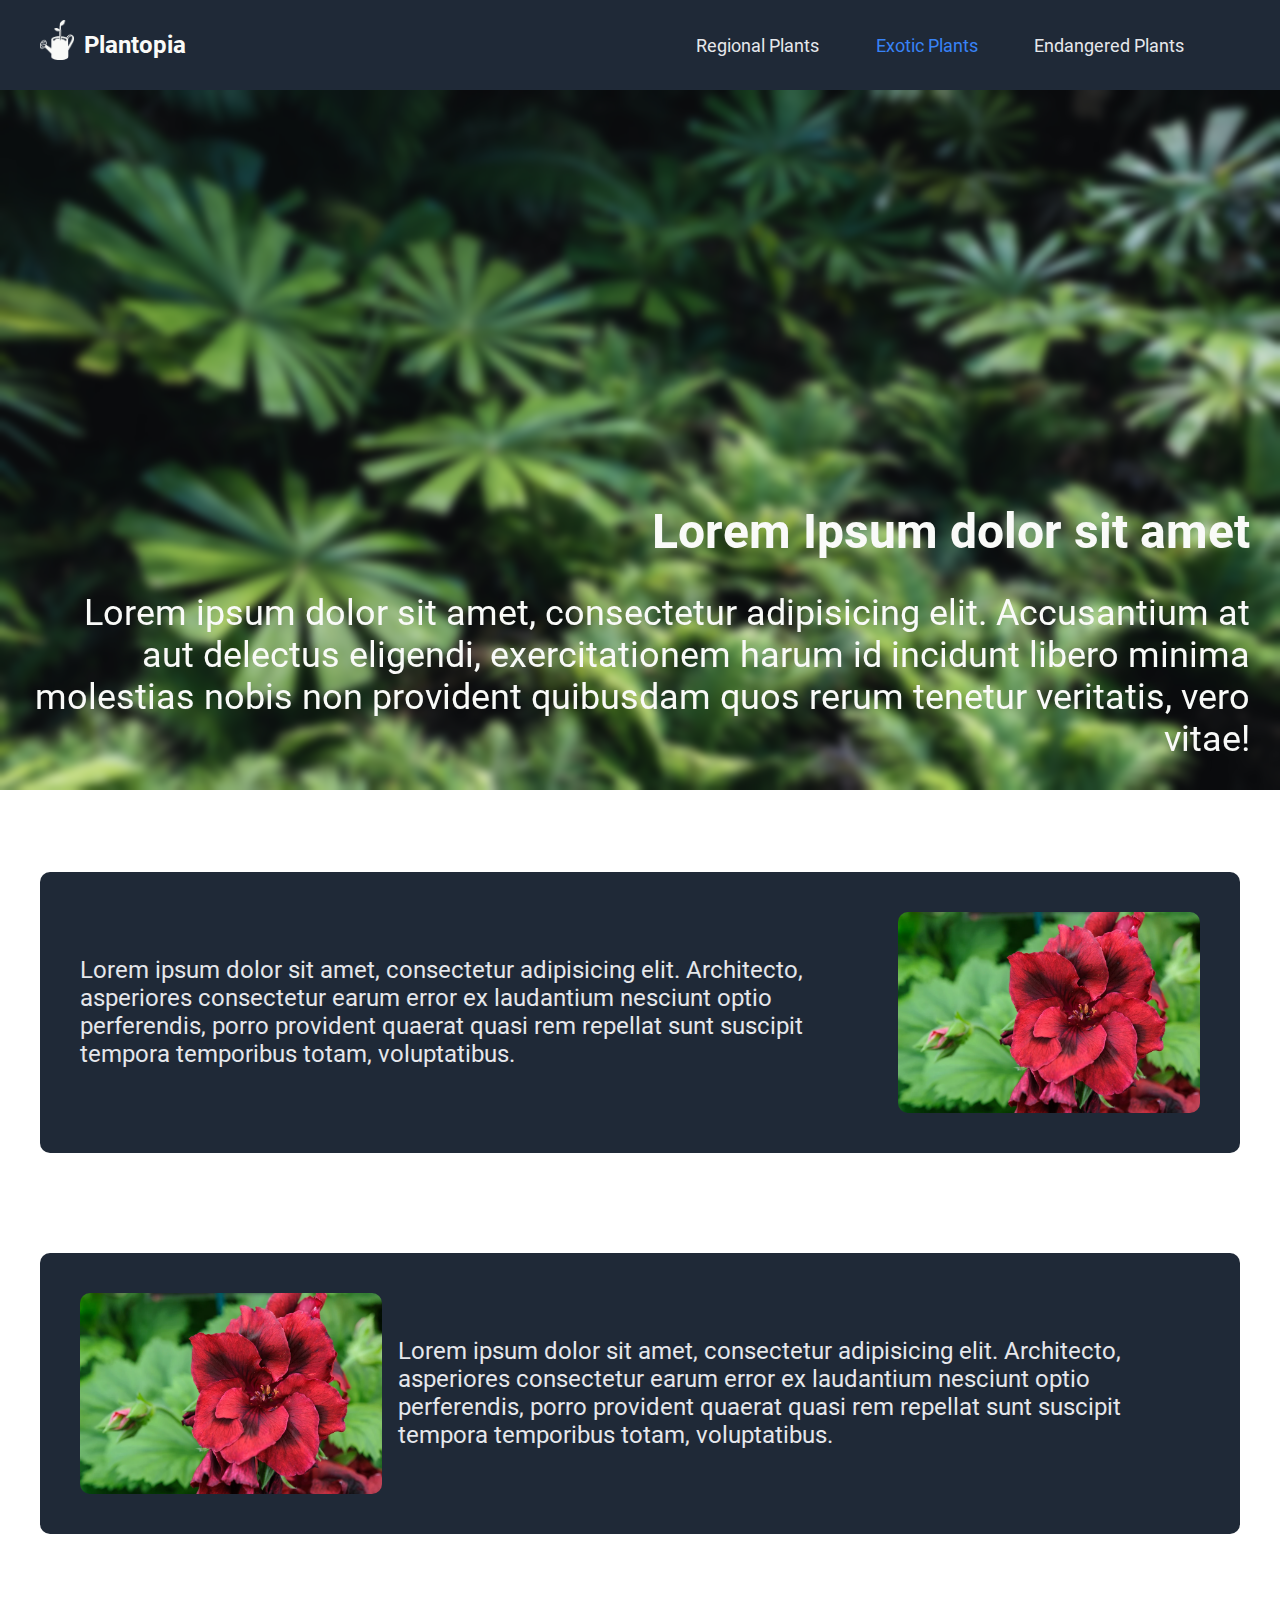
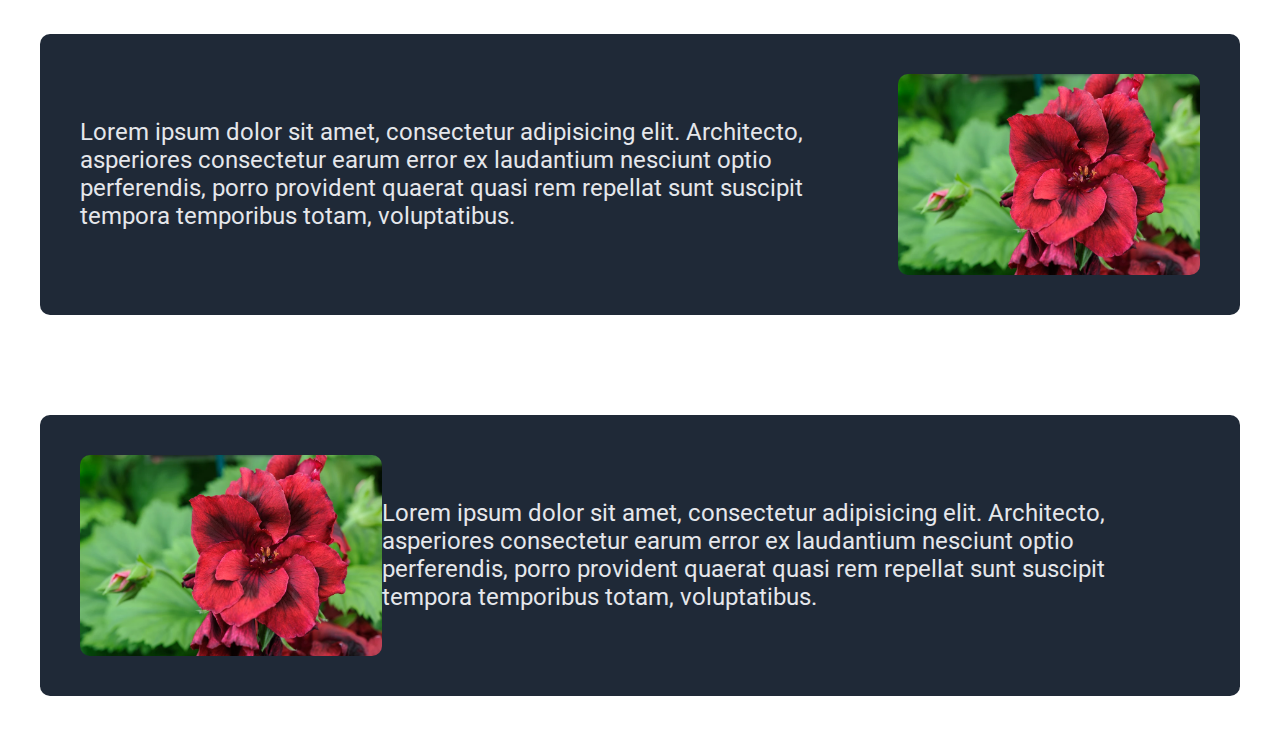
==== exotic.html @ 1fca0ddc "Add missing new files" ====
<!doctype html>
<html lang="en">
<head>
    <meta charset="UTF-8">
    <meta name="viewport"
          content="width=device-width, user-scalable=no, initial-scale=1.0, maximum-scale=1.0, minimum-scale=1.0">
    <meta http-equiv="X-UA-Compatible" content="ie=edge">
    <link rel="stylesheet" type="text/css" href="style.css">
    <link rel="stylesheet" type="text/css" href="header.css">
    <link rel="stylesheet" type="text/css" href="exotic_plants.css">

    <title>Exotic Plants</title>
</head>
<body>
    <header>
        <nav>
            <div class="container">
                <div class="row">
                    <a href="../" class="header-logo">
                        <img class="img-logo" src="./img/logo.png" alt="Plantopia's logo; a watering can">
                        <h1>Plantopia</h1>
                    </a>
                    <div class="header-links">
                        <a href="#">Regional Plants</a>
                        <a href="./exotic.html" class="active">Exotic Plants</a>
                        <a href="#">Endangered Plants</a>
                    </div>
                </div>
            </div>
        </nav>
    </header>
    <main>
        <section class="hero">
            <div class="hero-overlay">
                <h1>Lorem Ipsum dolor sit amet</h1>
                <p class="m-0">
                    Lorem ipsum dolor sit amet, consectetur adipisicing elit. Accusantium at aut delectus eligendi,
                    exercitationem harum id incidunt libero minima molestias nobis non provident quibusdam quos rerum
                    tenetur veritatis, vero vitae!
                </p>
            </div>
        </section>
        <section class="container">
            <div class="plants">
                <div class="image-card">
                    <p class="pe-2">
                        Lorem ipsum dolor sit amet, consectetur adipisicing elit. Architecto, asperiores consectetur earum
                        error ex laudantium nesciunt optio perferendis, porro provident quaerat quasi rem repellat sunt
                        suscipit tempora temporibus totam, voluptatibus.
                    </p>
                    <div>
                        <img src="./img/dark_secret.webp" alt="">
                    </div>
                </div>
                <div class="image-card">
                    <div>
                        <img src="./img/dark_secret.webp" alt="">
                    </div>
                    <p class="ps-2">
                        Lorem ipsum dolor sit amet, consectetur adipisicing elit. Architecto, asperiores consectetur earum
                        error ex laudantium nesciunt optio perferendis, porro provident quaerat quasi rem repellat sunt
                        suscipit tempora temporibus totam, voluptatibus.
                    </p>
                </div>
                <div class="image-card">
                    <p class="pe-2">
                        Lorem ipsum dolor sit amet, consectetur adipisicing elit. Architecto, asperiores consectetur earum
                        error ex laudantium nesciunt optio perferendis, porro provident quaerat quasi rem repellat sunt
                        suscipit tempora temporibus totam, voluptatibus.
                    </pc>
                    <div>
                        <img src="./img/dark_secret.webp" alt="">
                    </div>
                </div>
                <div class="image-card">
                    <div>
                        <img src="./img/dark_secret.webp" alt="">
                    </div>
                    <p class="pe-2">
                        Lorem ipsum dolor sit amet, consectetur adipisicing elit. Architecto, asperiores consectetur earum
                        error ex laudantium nesciunt optio perferendis, porro provident quaerat quasi rem repellat sunt
                        suscipit tempora temporibus totam, voluptatibus.
                    </p>
                </div>

            </div>
        </section>
    </main>
    <footer></footer>
</body>
</html>
---- style.css ----
@font-face {
    font-family: 'Roboto';
    src: url(fonts/roboto/Roboto-Regular.ttf) format('truetype');
    font-weight: normal;
}

@font-face {
    font-family: 'Roboto';
    src: url(fonts/roboto/Roboto-Bold.ttf) format('truetype');
    font-weight: bold;
}

@font-face {
    font-family: 'Roboto';
    src: url(fonts/roboto/Roboto-Black.ttf) format('truetype');
    font-weight: 900;
}

@font-face {
    font-family: 'Roboto-LightItalic';
    src: url(fonts/roboto/Roboto-LightItalic.ttf) format('truetype');
}

:root {
    --bg-dark: #1f2937;
    --accent-color: #3882f6;
    --bright-primary-text: #f9faf8;
    --bright-secondary-text: #e5e7eb;
    --dark-text: #1f2937;

    --extra-large-font: 48px;
    --large-font: 36px;
    --medium-font: 24px;
    --small-font: 18px;

    --border-radius: 10px;
}

* {
    box-sizing: border-box;
}

html, body {
    padding: 0;
    margin: 0;
    font-family: 'Roboto', sans-serif;
}

.btn {
    background-color: var(--accent-color);
    border-radius: var(--border-radius);
    border: 0;
    width: 100px;
    max-width: 100px;
    height: 30px;
    font-weight: bold;
    color: var(--bright-primary-text);
}

.container {
    max-width: 1200px;
    margin: 0 auto;
}

.container-sm {
    max-width: 900px;
    margin: 0 auto;
}

.row {
    display: flex;
}

.row > * {
    flex: 1;
}

.text-right {
    text-align: right;
}

.m-0 {
    margin: 0;
}

.pe-2 {
    padding-right: 1rem;
}

.ps-2 {
    padding-left: 1rem;
}
---- header.css ----
header {
    background-color: var(--bg-dark);
    padding: 20px 0;
}

nav a {
    text-decoration: none;
    color: var(--bright-secondary-text);
    font-size: var(--small-font);

    transition: 0.2s;
}

nav a:hover {
    color: var(--accent-color);
}

.header-logo {
    display: flex;
}

.header-logo > h1 {
    margin: auto 10px;
    font-size: 24px;
    color: var(--bright-primary-text);
}

.img-logo {
    height: 50px;
    padding-bottom: 10px;
}

.header-links {
    display: flex;
    justify-content: space-evenly;
    margin: auto 0;
}

.header-links .active {
    color: var(--accent-color);
}
---- exotic_plants.css ----
.hero {
    background-image: url('./img/exotic_plants.jpg');
    background-size: cover;

    height: 700px;
}

.hero-overlay {
    backdrop-filter: blur(5px);
    position: relative;
    height: 100%;
    width: 100%;

    color: var(--bright-primary-text);
    text-align: right;
    padding: 30px;

    display: flex;
    flex-direction: column;
    justify-content: end;
}

.hero-overlay h1 {
    font-size: var(--extra-large-font);
    margin-top: 0;
}

.hero-overlay p {
    font-size: var(--large-font);
}

.plants {
    display: flex;
    flex-direction: column;
    padding-top: 2rem;
}

.image-card {
    font-size: var(--medium-font);
    background-color: var(--bg-dark);
    color: var(--bright-secondary-text);
    border-radius: var(--border-radius);
    margin: 50px 0;
    padding: 40px;

    display: flex;
    align-items: center;
}

.image-card img {
    border-radius: var(--border-radius);
    max-width: 100%;
    vertical-align: bottom;
}

@media(max-width: 1200px) {
    .plants {
        margin-left: 1rem;
        margin-right: 1rem;
    }
}
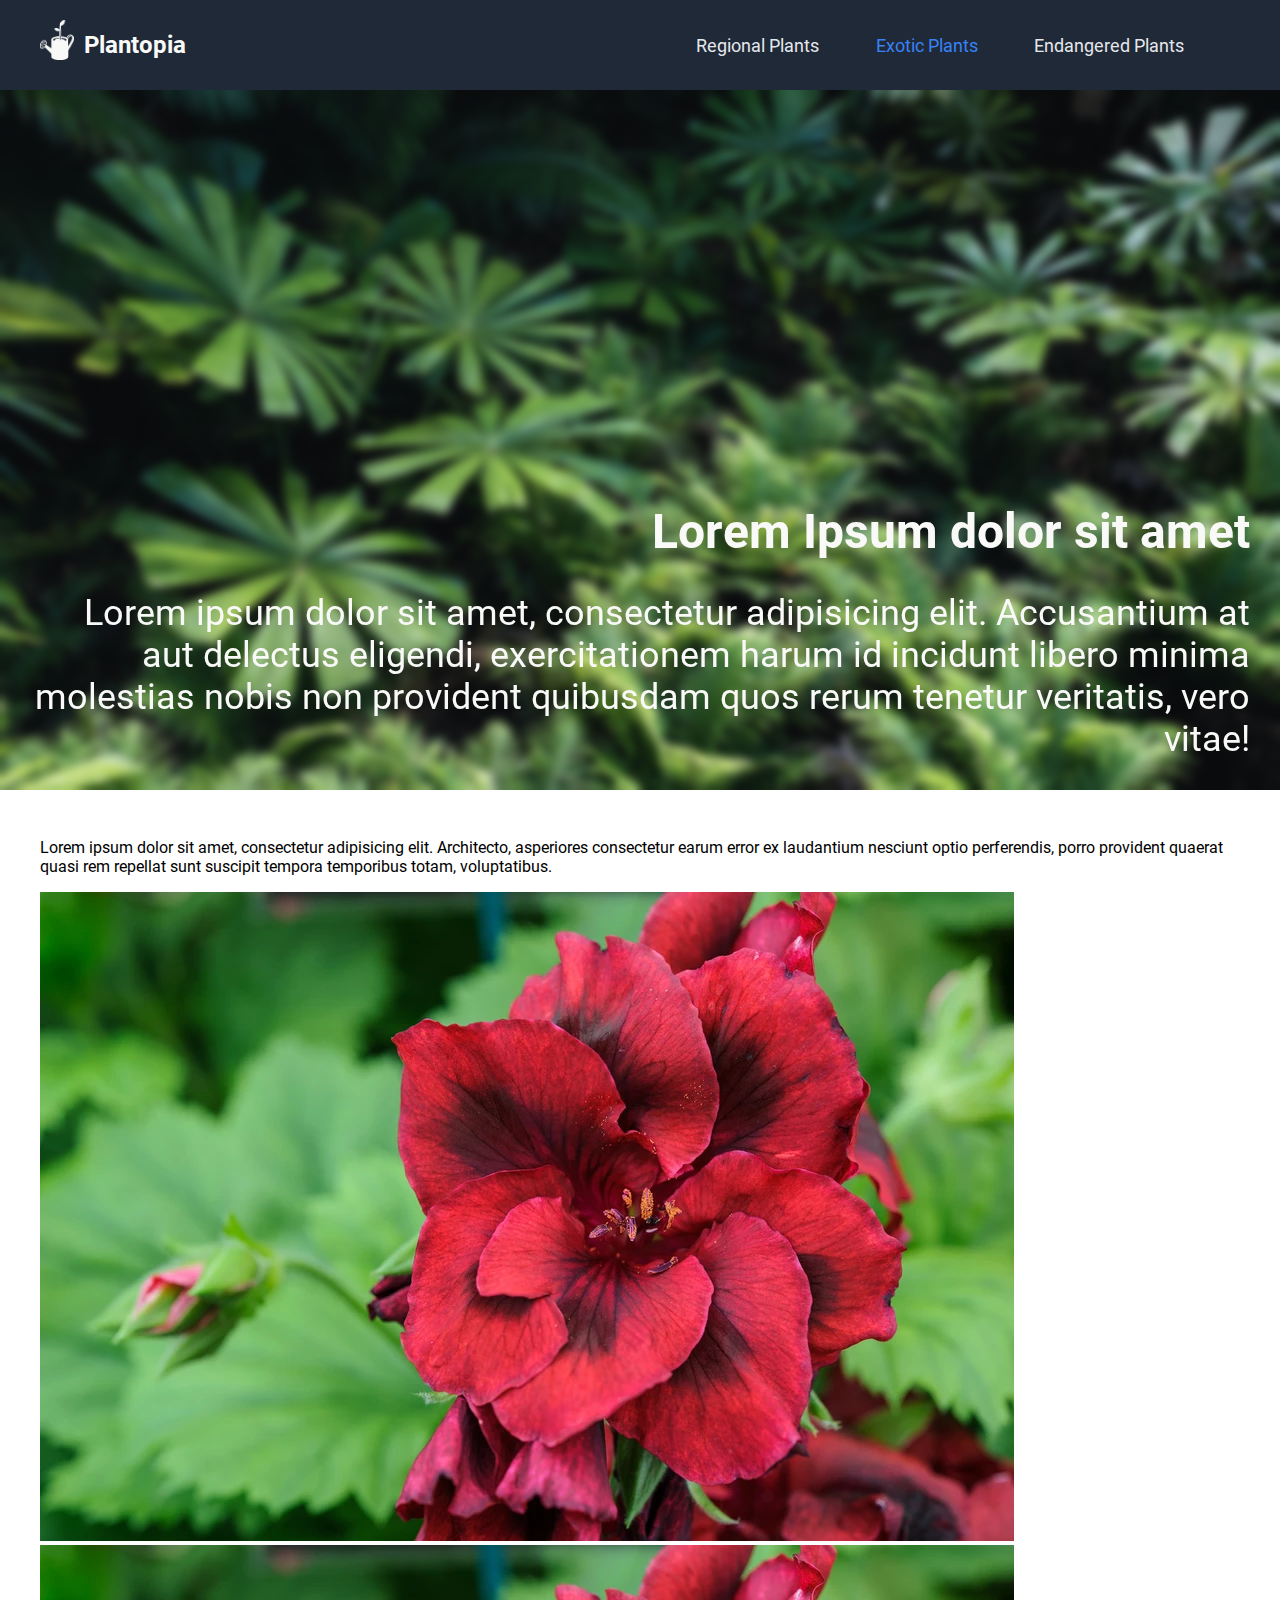
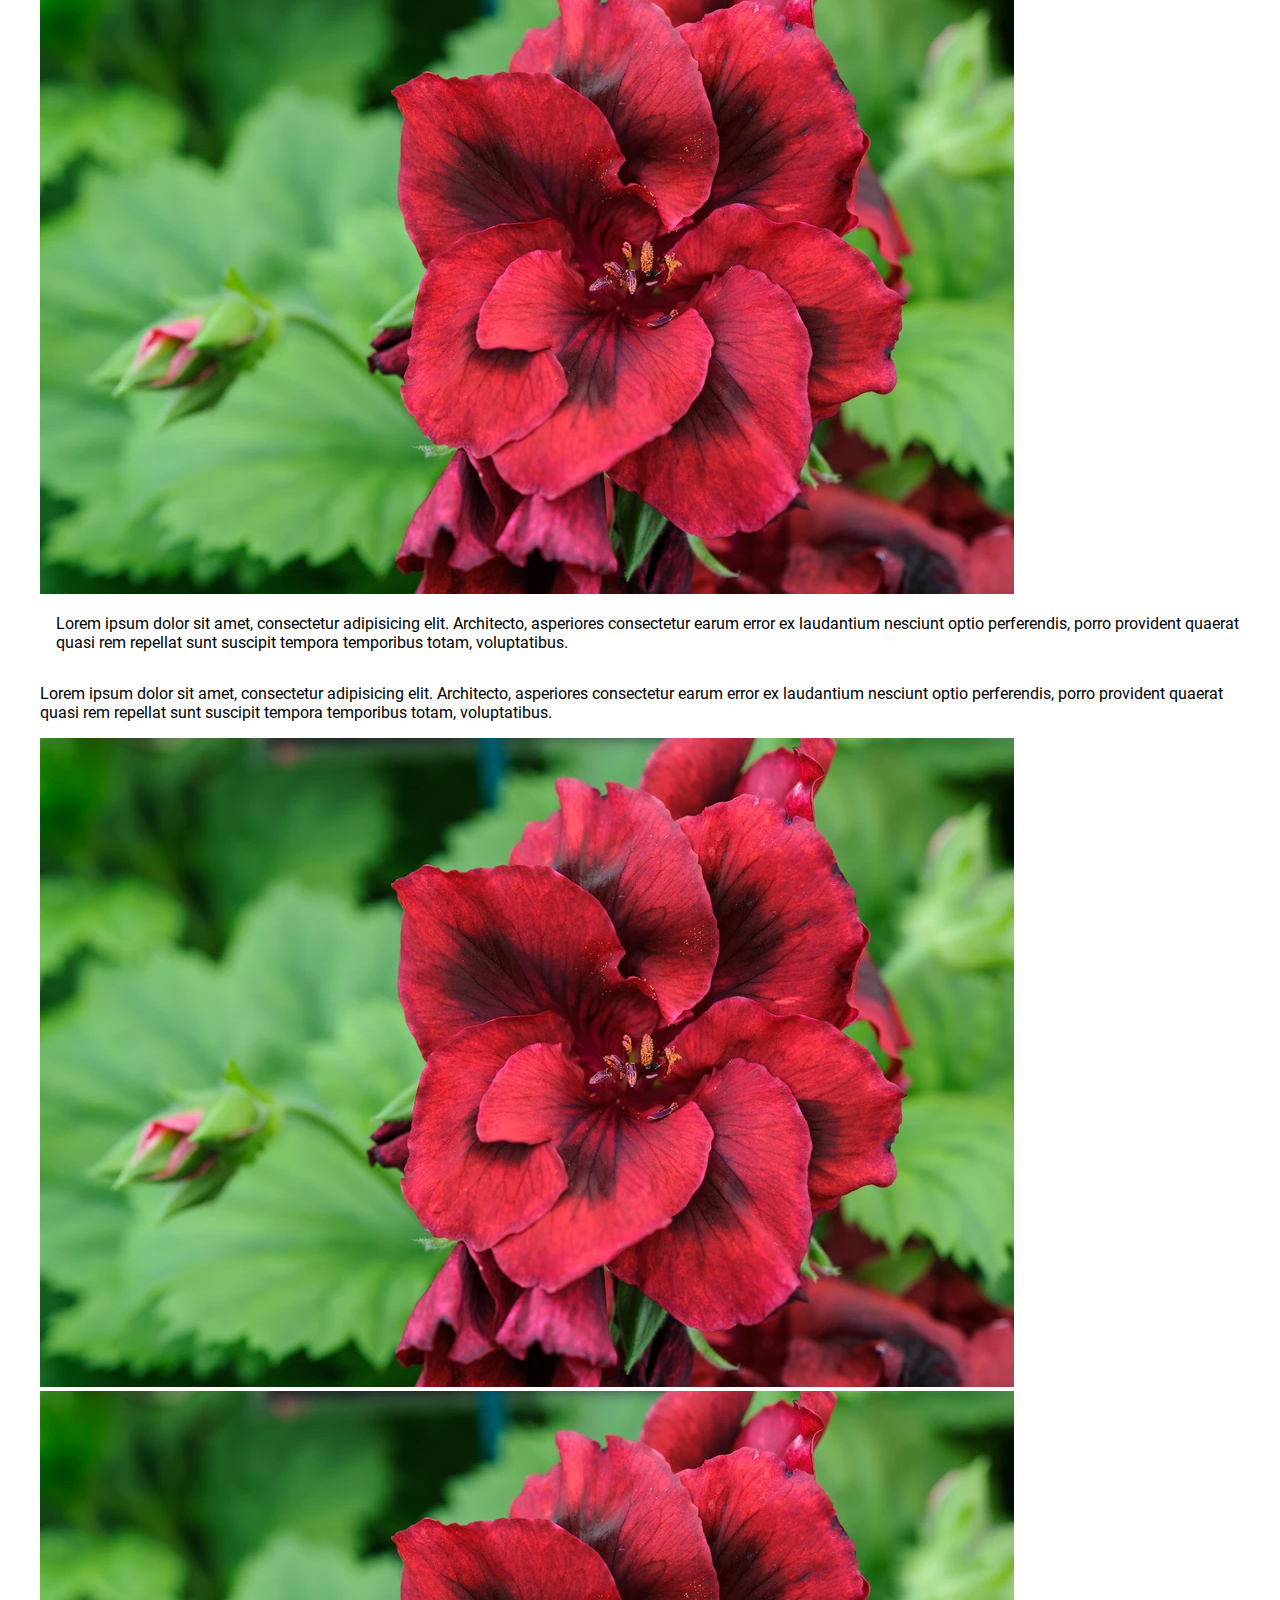
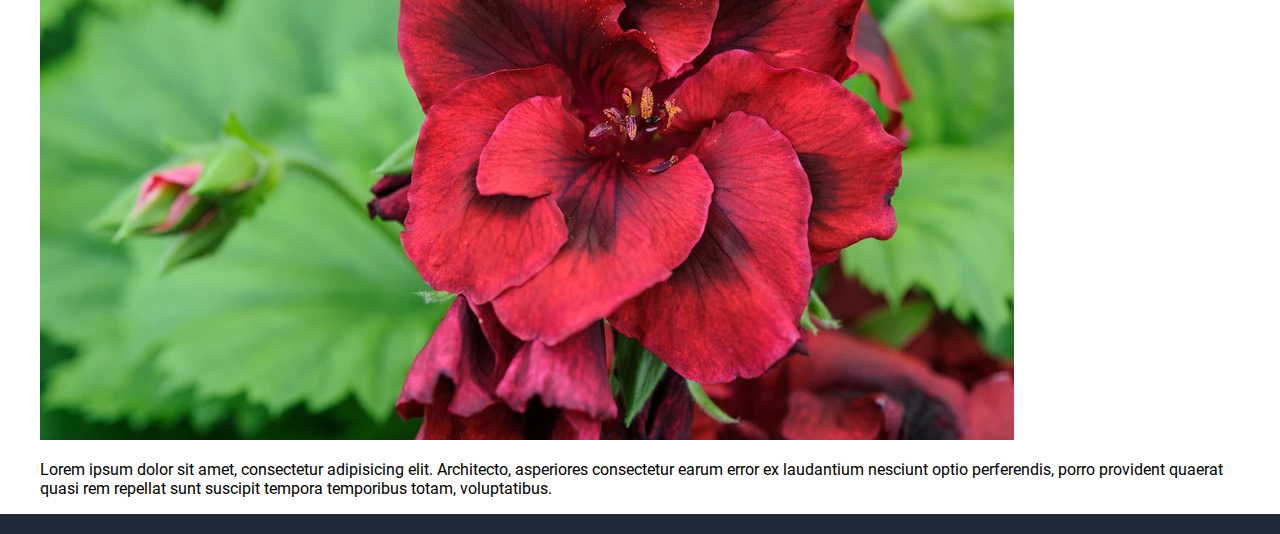
==== commit 21fbfbe9: "refactor: set uniform class names for extra page elements" ====
--- a/exotic.html
+++ b/exotic.html
@@ -42,45 +42,49 @@
         </section>
         <section class="container">
             <div class="plants">
-                <div class="image-card">
-                    <p class="pe-2">
-                        Lorem ipsum dolor sit amet, consectetur adipisicing elit. Architecto, asperiores consectetur earum
-                        error ex laudantium nesciunt optio perferendis, porro provident quaerat quasi rem repellat sunt
-                        suscipit tempora temporibus totam, voluptatibus.
-                    </p>
-                    <div>
-                        <img src="./img/dark_secret.webp" alt="">
+                <div class="card">
+                    <div class="card-text">
+                        <p class="pe-2">
+                            Lorem ipsum dolor sit amet, consectetur adipisicing elit. Architecto, asperiores consectetur earum
+                            error ex laudantium nesciunt optio perferendis, porro provident quaerat quasi rem repellat sunt
+                            suscipit tempora temporibus totam, voluptatibus.
+                        </p>
+                    </div>
+                    <img src="./img/dark_secret.webp" alt="One of the regal
+                        pelargoniums, ‘Dark Secret’" class="card-pic">
+                </div>
+                <div class="card">
+                    <img src="./img/dark_secret.webp" alt="One of the regal
+                        pelargoniums, ‘Dark Secret’" class="card-pic">
+                    <div class="card-text">
+                        <p class="ps-2">
+                            Lorem ipsum dolor sit amet, consectetur adipisicing elit. Architecto, asperiores consectetur earum
+                            error ex laudantium nesciunt optio perferendis, porro provident quaerat quasi rem repellat sunt
+                            suscipit tempora temporibus totam, voluptatibus.
+                        </p>
                     </div>
                 </div>
-                <div class="image-card">
-                    <div>
-                        <img src="./img/dark_secret.webp" alt="">
+                <div class="card">
+                    <div class="card-text">
+                        <p class="pe-2">
+                            Lorem ipsum dolor sit amet, consectetur adipisicing elit. Architecto, asperiores consectetur earum
+                            error ex laudantium nesciunt optio perferendis, porro provident quaerat quasi rem repellat sunt
+                            suscipit tempora temporibus totam, voluptatibus.
+                        </p>
                     </div>
-                    <p class="ps-2">
-                        Lorem ipsum dolor sit amet, consectetur adipisicing elit. Architecto, asperiores consectetur earum
-                        error ex laudantium nesciunt optio perferendis, porro provident quaerat quasi rem repellat sunt
-                        suscipit tempora temporibus totam, voluptatibus.
-                    </p>
+                    <img src="./img/dark_secret.webp" alt="One of the regal
+                        pelargoniums, ‘Dark Secret’" class="card-pic">
                 </div>
-                <div class="image-card">
-                    <p class="pe-2">
-                        Lorem ipsum dolor sit amet, consectetur adipisicing elit. Architecto, asperiores consectetur earum
-                        error ex laudantium nesciunt optio perferendis, porro provident quaerat quasi rem repellat sunt
-                        suscipit tempora temporibus totam, voluptatibus.
-                    </pc>
-                    <div>
-                        <img src="./img/dark_secret.webp" alt="">
+                <div class="card">
+                    <img src="./img/dark_secret.webp" alt="One of the regal
+                        pelargoniums, ‘Dark Secret’" class="card-pic">
+                    <div class="card-text">
+                        <p class="pe-2">
+                            Lorem ipsum dolor sit amet, consectetur adipisicing elit. Architecto, asperiores consectetur earum
+                            error ex laudantium nesciunt optio perferendis, porro provident quaerat quasi rem repellat sunt
+                            suscipit tempora temporibus totam, voluptatibus.
+                        </p>
                     </div>
-                </div>
-                <div class="image-card">
-                    <div>
-                        <img src="./img/dark_secret.webp" alt="">
-                    </div>
-                    <p class="pe-2">
-                        Lorem ipsum dolor sit amet, consectetur adipisicing elit. Architecto, asperiores consectetur earum
-                        error ex laudantium nesciunt optio perferendis, porro provident quaerat quasi rem repellat sunt
-                        suscipit tempora temporibus totam, voluptatibus.
-                    </p>
                 </div>
 
             </div>
@@ -88,4 +92,4 @@
     </main>
     <footer></footer>
 </body>
-</html>+</html>
--- a/style.css
+++ b/style.css
@@ -90,3 +90,86 @@
 .ps-2 {
     padding-left: 1rem;
 }
+
+header {
+    background-color: var(--bg-dark);
+    padding: 20px 0;
+}
+
+nav a {
+    text-decoration: none;
+    color: var(--bright-secondary-text);
+    font-size: var(--small-font);
+
+    transition: 0.2s;
+}
+
+nav a:hover {
+    color: var(--accent-color);
+}
+
+.header-logo {
+    display: flex;
+}
+
+.header-logo > h1 {
+    margin: auto 10px;
+    font-size: 24px;
+    color: var(--bright-primary-text);
+}
+
+.img-logo {
+    height: 50px;
+    padding-bottom: 10px;
+}
+
+.header-links {
+    display: flex;
+    justify-content: space-evenly;
+    margin: auto 0;
+}
+
+.header-links .active {
+    color: var(--accent-color);
+}
+
+footer {
+    background-color: var(--bg-dark);
+    color: var(--bright-primary-text);
+    text-align: center;
+    padding: 10px;
+}
+
+#copyright {
+    font-size: var(--small-font);
+}
+
+.call-to-action {
+    background-color: var(--accent-color);
+    color: var(--bright-secondary-text);
+    margin: 60px;
+    padding: 30px;
+    border-radius: 12px;
+    display: flex;
+    align-items: center;
+}
+
+.call-to-action button {
+    width: 25%;
+    margin: 10px;
+    background-color: var(--accent-color);
+    border: 1px solid var(--bright-secondary-text);
+    border-radius: 4px;
+    color: var(--bright-secondary-text);
+}
+
+.info h3 {
+    margin-bottom: 0;
+    font-size: var(--medium-font);
+}
+
+.info p {
+    margin-top: 0;
+    font-size: var(--small-font);
+    padding-right: 30px;
+}
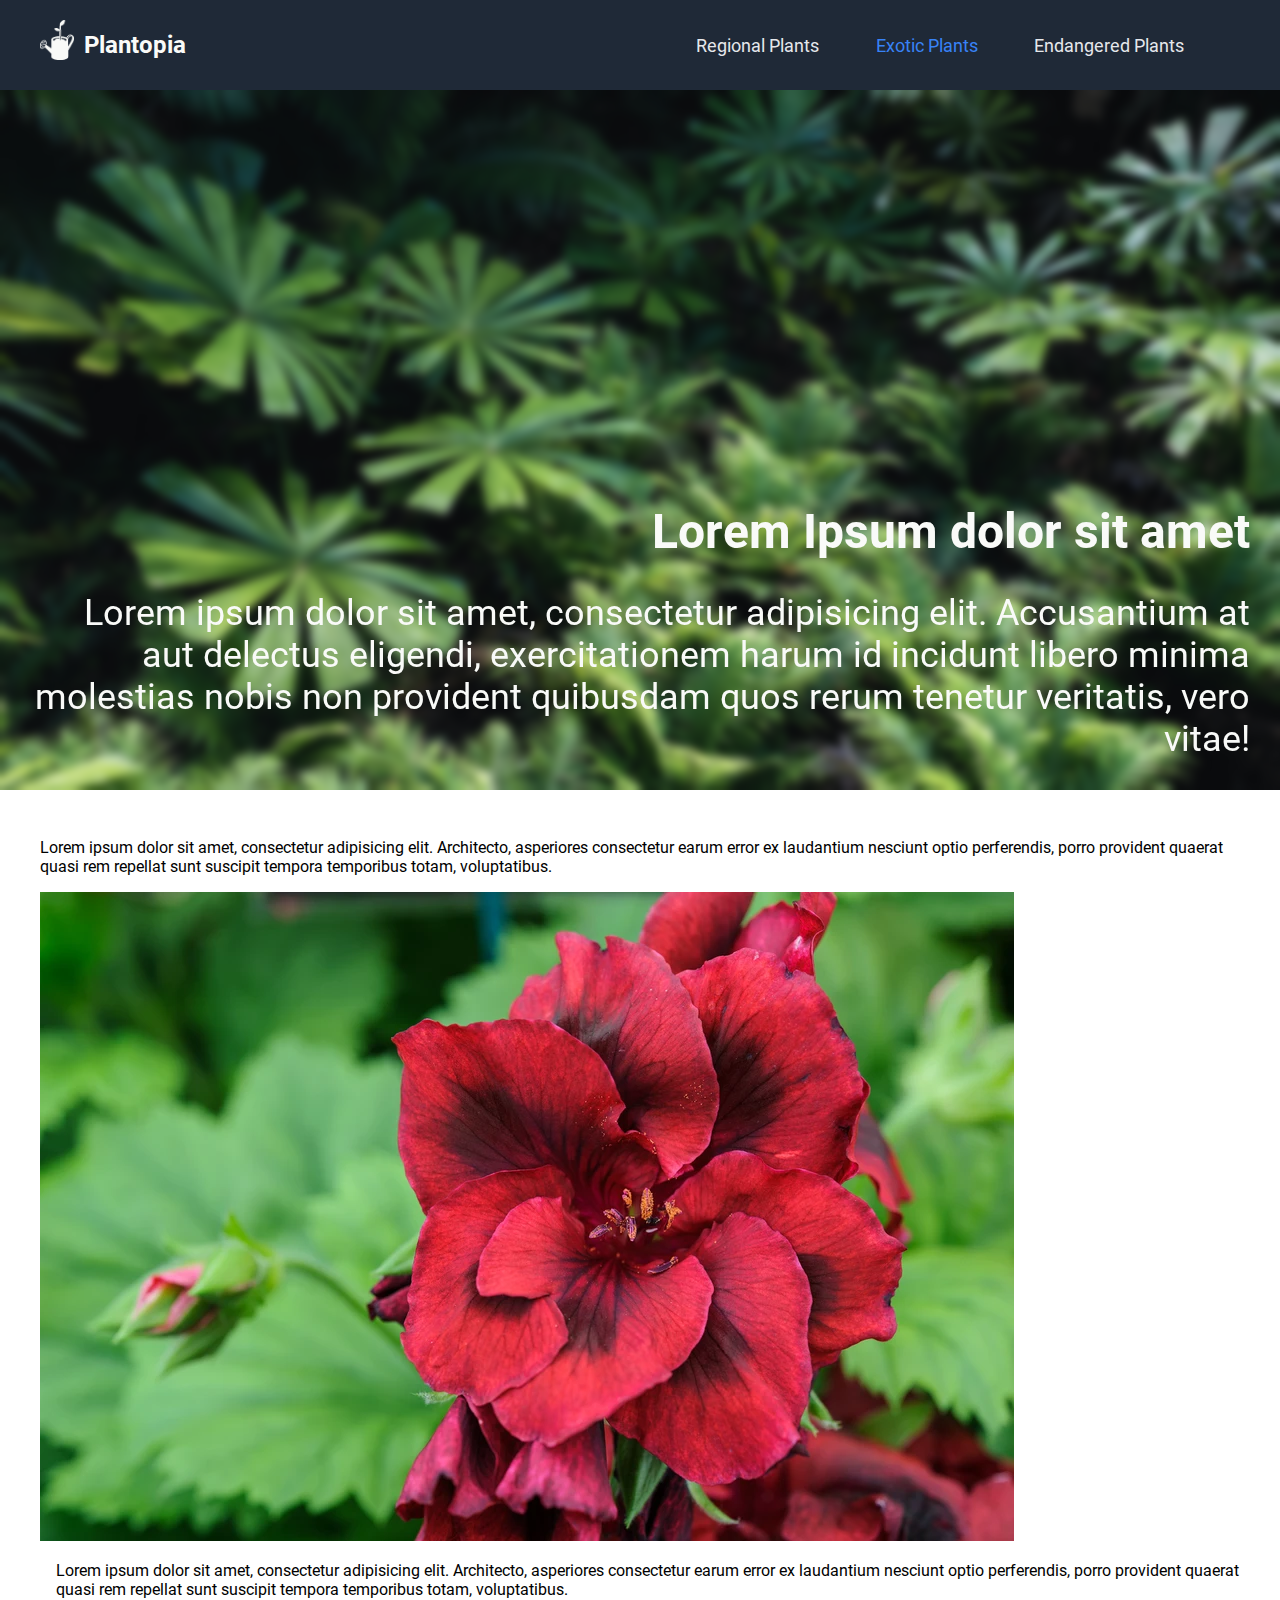
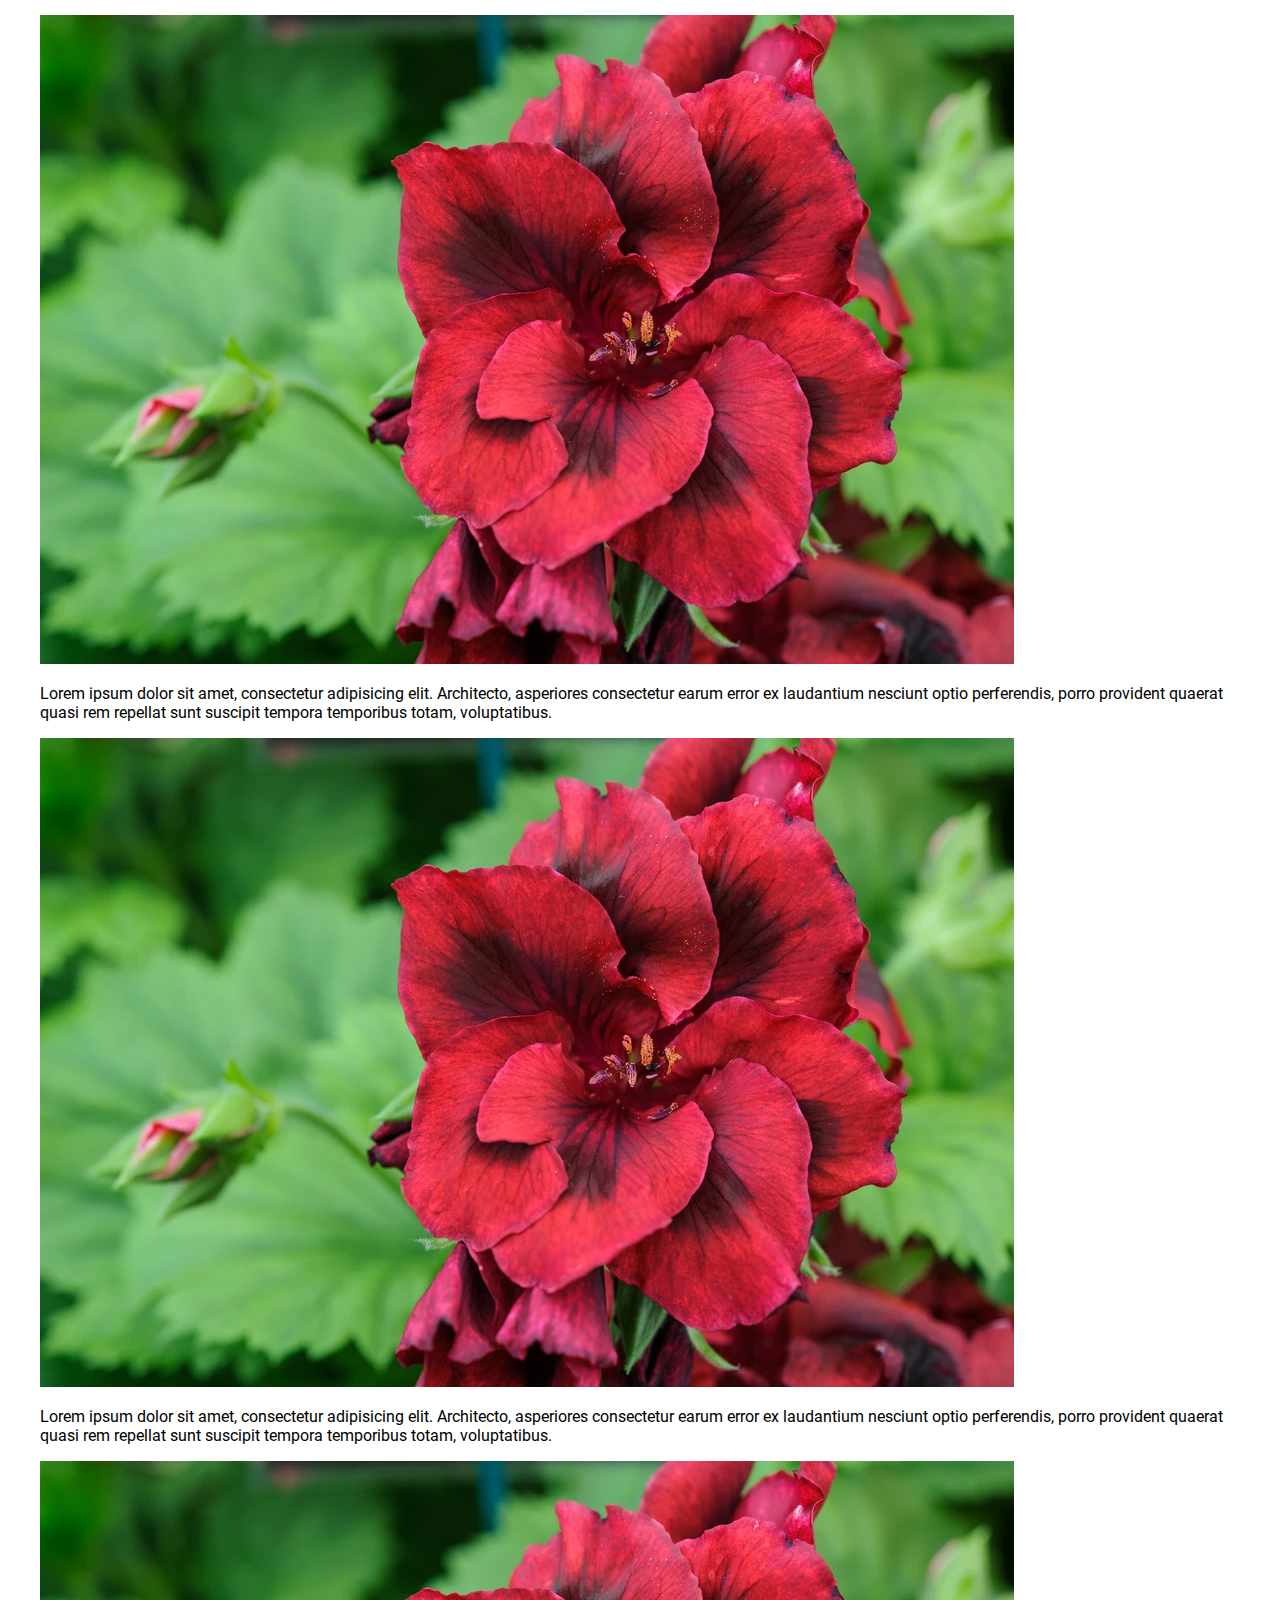
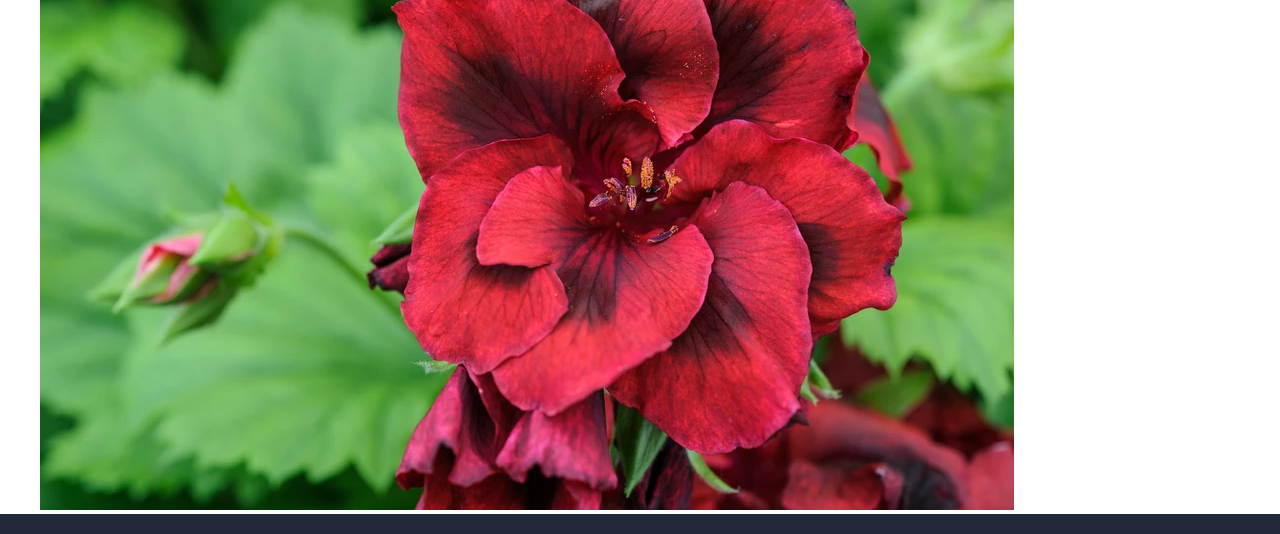
==== commit c27a7365: "change order of elements inside cards" ====
--- a/exotic.html
+++ b/exotic.html
@@ -54,8 +54,6 @@
                         pelargoniums, ‘Dark Secret’" class="card-pic">
                 </div>
                 <div class="card">
-                    <img src="./img/dark_secret.webp" alt="One of the regal
-                        pelargoniums, ‘Dark Secret’" class="card-pic">
                     <div class="card-text">
                         <p class="ps-2">
                             Lorem ipsum dolor sit amet, consectetur adipisicing elit. Architecto, asperiores consectetur earum
@@ -63,6 +61,8 @@
                             suscipit tempora temporibus totam, voluptatibus.
                         </p>
                     </div>
+                    <img src="./img/dark_secret.webp" alt="One of the regal
+                        pelargoniums, ‘Dark Secret’" class="card-pic">
                 </div>
                 <div class="card">
                     <div class="card-text">
@@ -76,8 +76,6 @@
                         pelargoniums, ‘Dark Secret’" class="card-pic">
                 </div>
                 <div class="card">
-                    <img src="./img/dark_secret.webp" alt="One of the regal
-                        pelargoniums, ‘Dark Secret’" class="card-pic">
                     <div class="card-text">
                         <p class="pe-2">
                             Lorem ipsum dolor sit amet, consectetur adipisicing elit. Architecto, asperiores consectetur earum
@@ -85,6 +83,8 @@
                             suscipit tempora temporibus totam, voluptatibus.
                         </p>
                     </div>
+                    <img src="./img/dark_secret.webp" alt="One of the regal
+                        pelargoniums, ‘Dark Secret’" class="card-pic">
                 </div>
 
             </div>
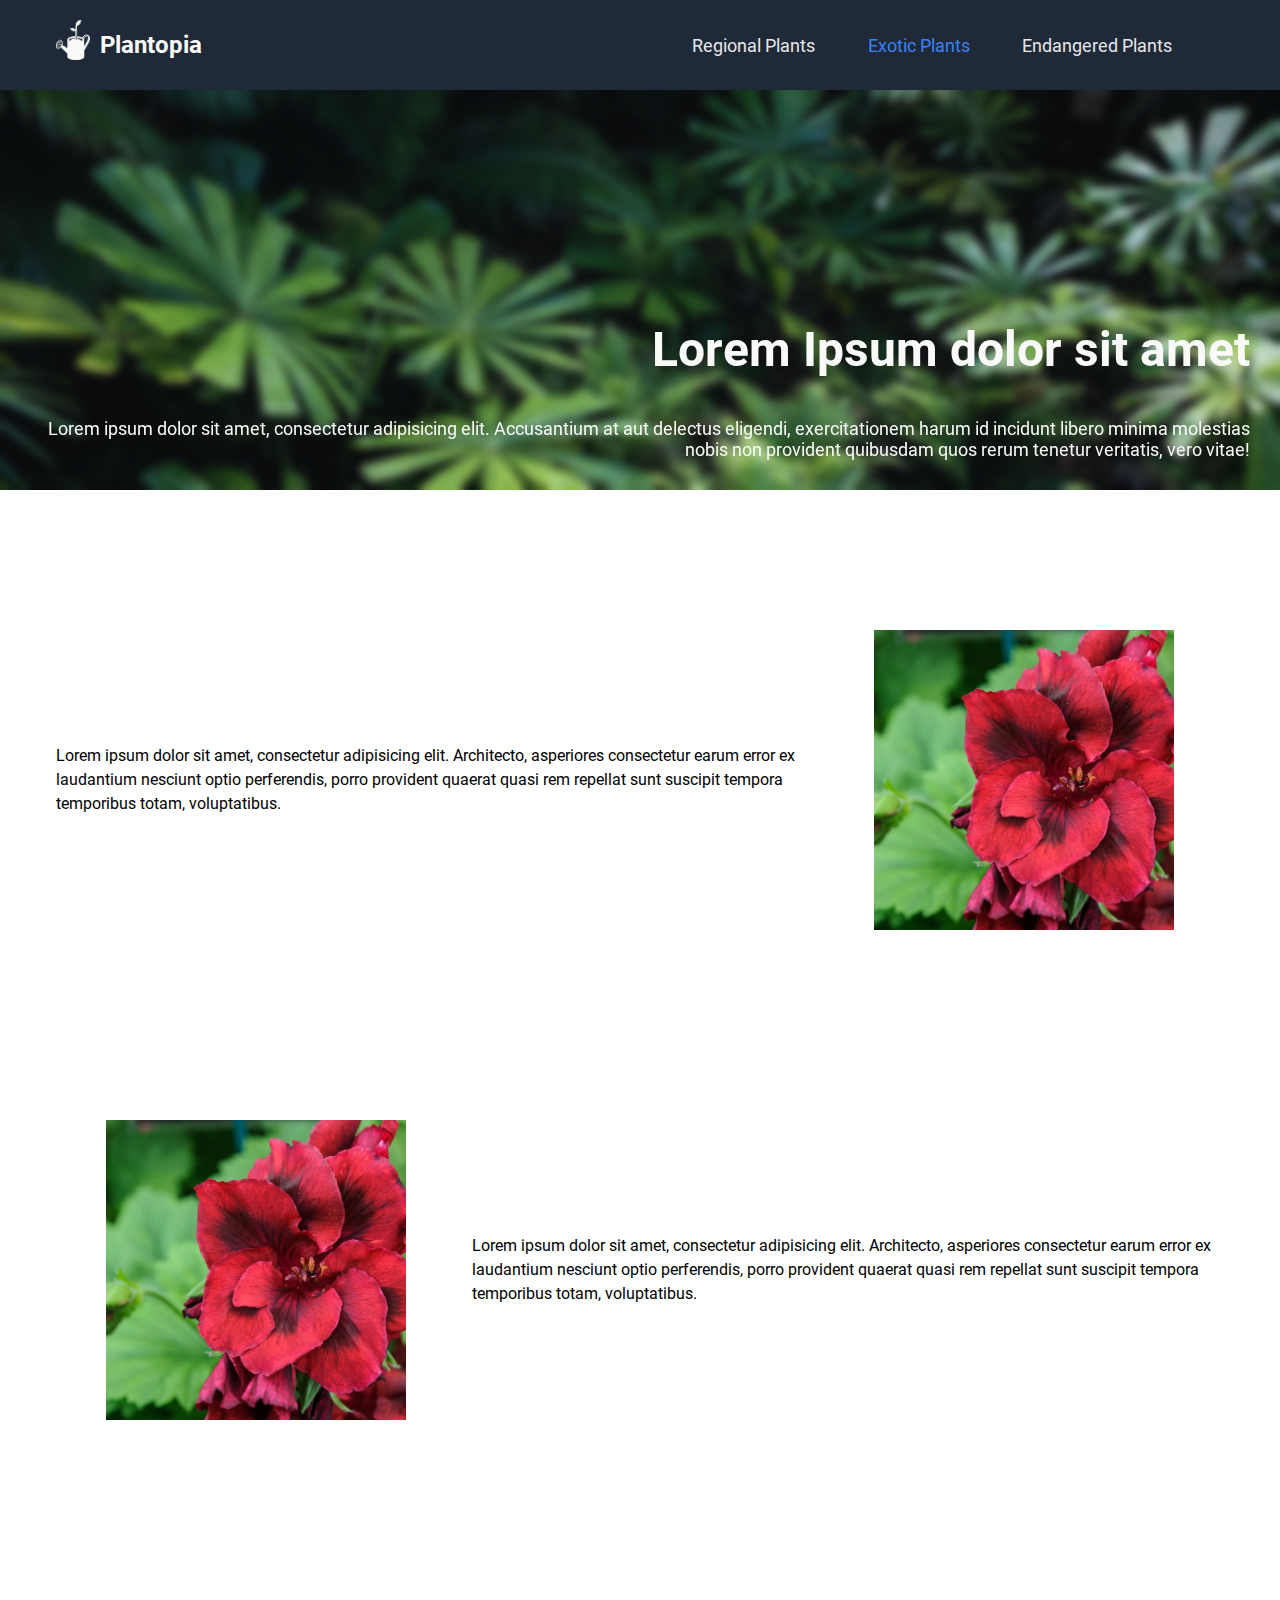
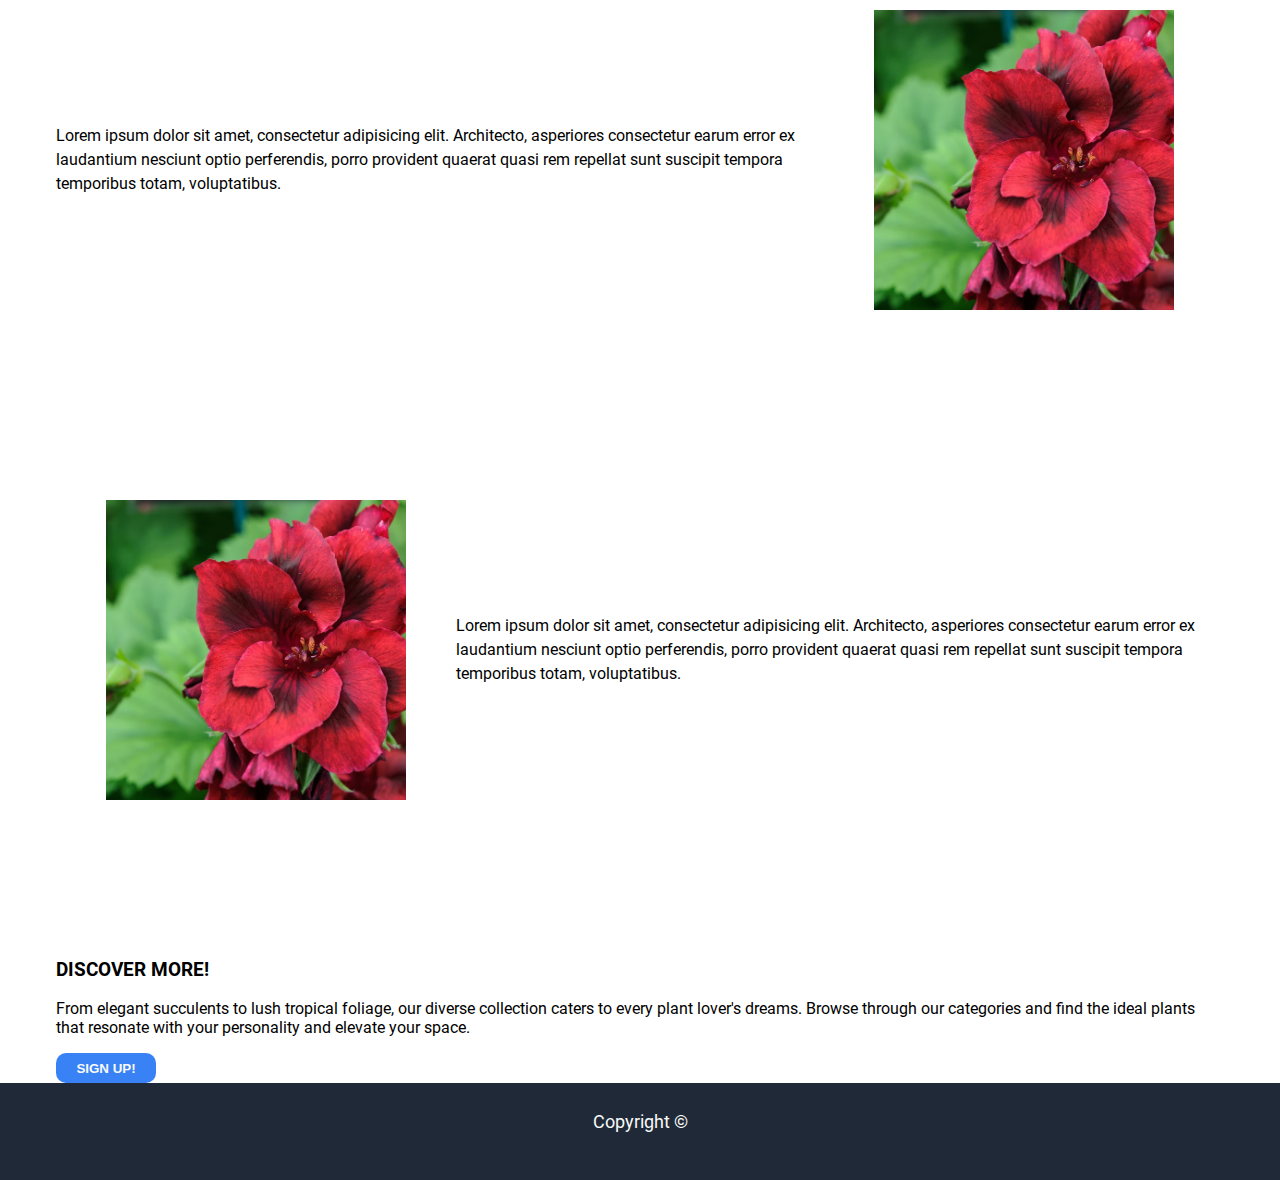
==== commit 9e15c056: "feat: add card style, call to action and footer" ====
--- a/exotic.html
+++ b/exotic.html
@@ -7,7 +7,7 @@
     <meta http-equiv="X-UA-Compatible" content="ie=edge">
     <link rel="stylesheet" type="text/css" href="style.css">
     <link rel="stylesheet" type="text/css" href="header.css">
-    <link rel="stylesheet" type="text/css" href="exotic_plants.css">
+    <link rel="stylesheet" type="text/css" href="card.css">
 
     <title>Exotic Plants</title>
 </head>
@@ -30,9 +30,9 @@
         </nav>
     </header>
     <main>
-        <section class="hero">
+        <section class="hero exotic">
             <div class="hero-overlay">
-                <h1>Lorem Ipsum dolor sit amet</h1>
+                <h2>Lorem Ipsum dolor sit amet</h2>
                 <p class="m-0">
                     Lorem ipsum dolor sit amet, consectetur adipisicing elit. Accusantium at aut delectus eligendi,
                     exercitationem harum id incidunt libero minima molestias nobis non provident quibusdam quos rerum
@@ -86,9 +86,28 @@
                     <img src="./img/dark_secret.webp" alt="One of the regal
                         pelargoniums, ‘Dark Secret’" class="card-pic">
                 </div>
-
             </div>
         </section>
+        </section>
+        <section class="container row" ID="cta">
+            <div class="call-to-action">
+                <div class="info">
+                    <h3>DISCOVER MORE!</h3>
+                    <p>From elegant succulents to lush tropical foliage, our diverse collection caters to every plant
+                        lover's dreams.
+                        Browse through our categories and find the ideal plants that resonate with your personality and
+                        elevate your space.
+                    </p>
+                </div>
+                <button class="btn">SIGN UP!</button>
+            </div>
+        </section>
+    </main>
+    <footer>
+        <div class="container row" ID="copyright">
+            <p>Copyright ©</p>
+        </div>
+    </footer>
     </main>
     <footer></footer>
 </body>
--- a/style.css
+++ b/style.css
@@ -60,15 +60,21 @@
 .container {
     max-width: 1200px;
     margin: 0 auto;
+    padding: 0 1rem;
 }
 
 .container-sm {
     max-width: 900px;
     margin: 0 auto;
+    padding: 0 1rem;
 }
 
 .row {
     display: flex;
+}
+
+.row.wrap {
+    flex-wrap: wrap;
 }
 
 .row > * {
@@ -143,33 +149,3 @@
 #copyright {
     font-size: var(--small-font);
 }
-
-.call-to-action {
-    background-color: var(--accent-color);
-    color: var(--bright-secondary-text);
-    margin: 60px;
-    padding: 30px;
-    border-radius: 12px;
-    display: flex;
-    align-items: center;
-}
-
-.call-to-action button {
-    width: 25%;
-    margin: 10px;
-    background-color: var(--accent-color);
-    border: 1px solid var(--bright-secondary-text);
-    border-radius: 4px;
-    color: var(--bright-secondary-text);
-}
-
-.info h3 {
-    margin-bottom: 0;
-    font-size: var(--medium-font);
-}
-
-.info p {
-    margin-top: 0;
-    font-size: var(--small-font);
-    padding-right: 30px;
-}
--- a/card.css
+++ b/card.css
@@ -0,0 +1,71 @@
+.hero {
+    height: 400px;
+}
+
+.exotic {
+    background-image: url('./img/exotic_plants.jpg');
+    background-size: cover;
+}
+
+.plant-care {
+    background-image: url('./img/plant-care-hero.jpg');
+    background-size: cover;
+    background-position: center;
+}
+
+.hero-overlay {
+    backdrop-filter: blur(5px);
+    position: relative;
+    height: 100%;
+    width: 100%;
+
+    color: var(--bright-primary-text);
+    text-align: right;
+    padding: 30px;
+
+    display: flex;
+    flex-direction: column;
+    justify-content: end;
+}
+
+.hero-overlay h2 {
+    font-size: var(--extra-large-font);
+    margin-top: 0;
+}
+
+.hero-overlay p {
+    font-size: var(--small-font);
+}
+
+.card {
+    display: flex;
+    margin: 90px auto;
+}
+
+.card-section h2 {
+    font-size: var(--large-font);
+}
+
+.card-text {
+    margin: auto 0;
+}
+
+.card-text p {
+    line-height: 1.5rem;
+}
+
+img.card-pic {
+    object-fit: cover;
+}
+
+.card-pic {
+    min-width: 300px;
+    height: 300px;
+    margin: 50px;
+    background-size: cover;
+    background-position: bottom;
+}
+
+.card:nth-child(even) {
+    flex-direction: row-reverse;
+}
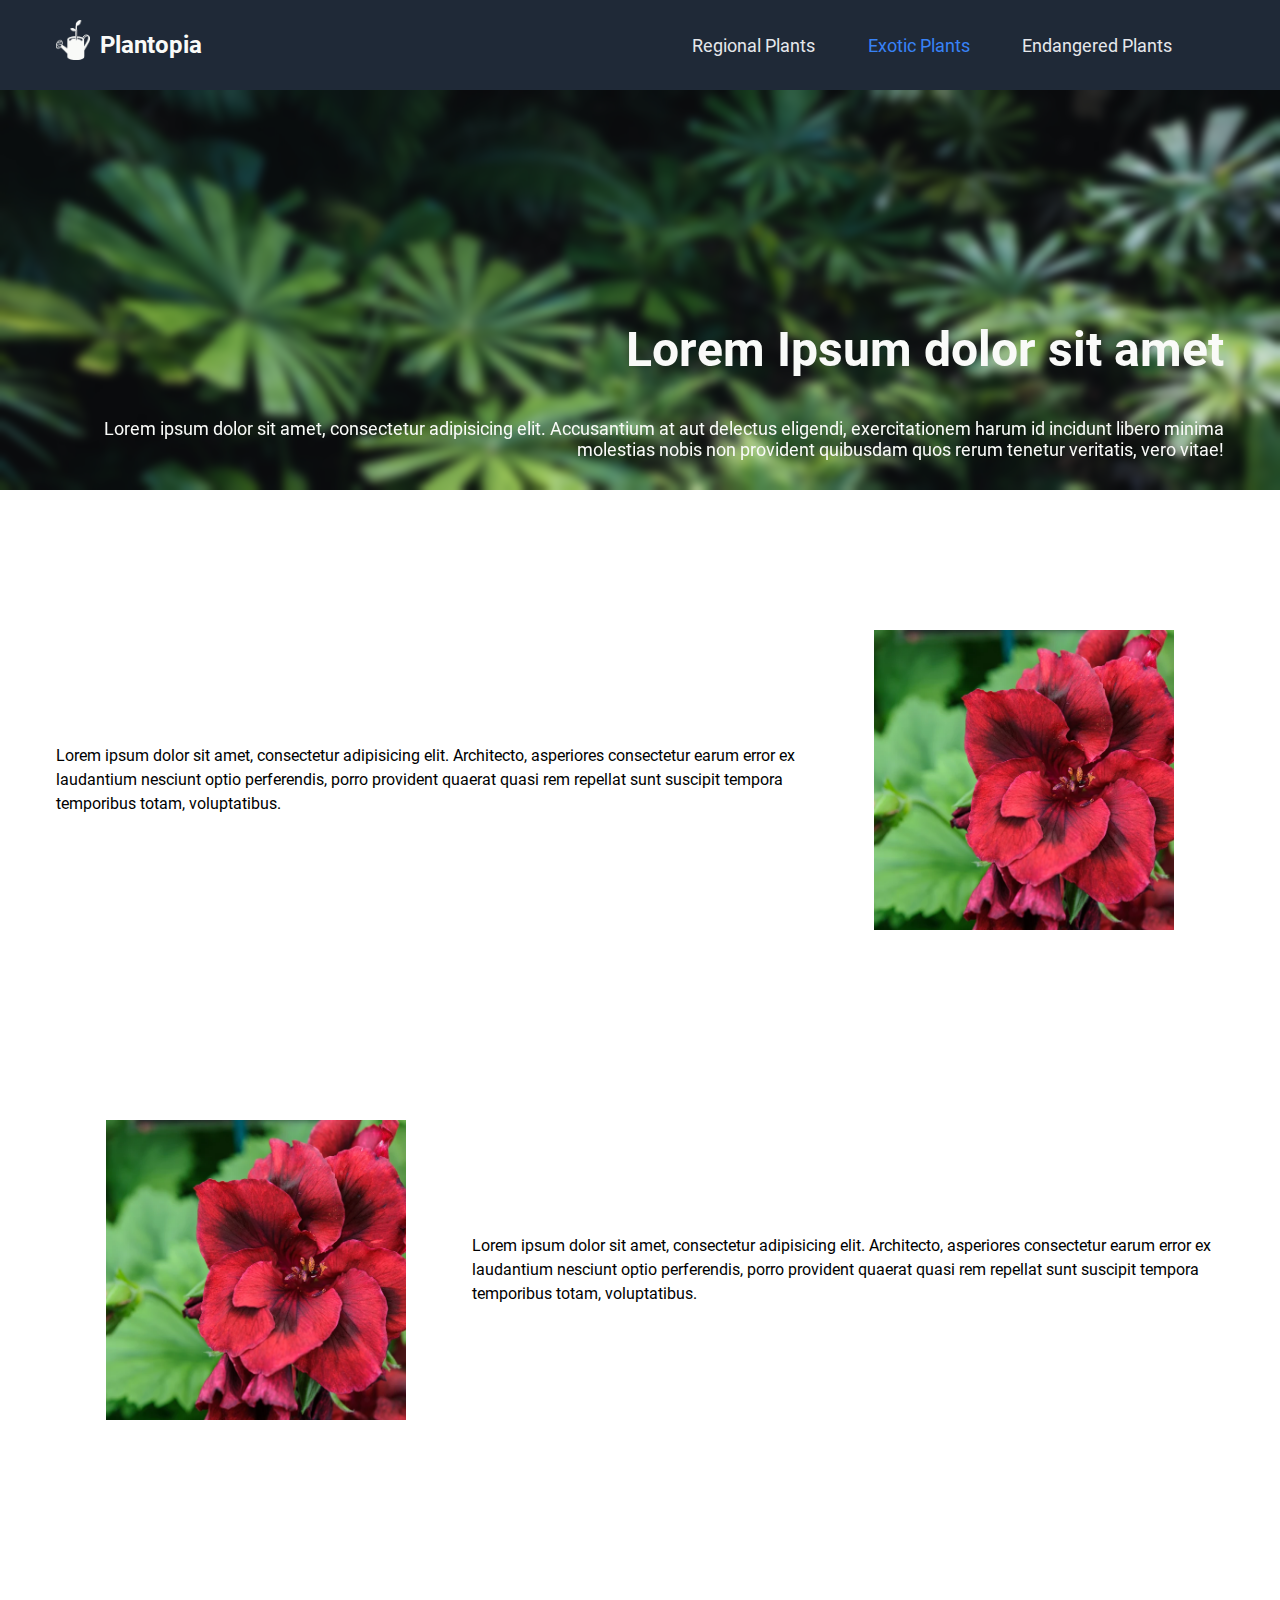
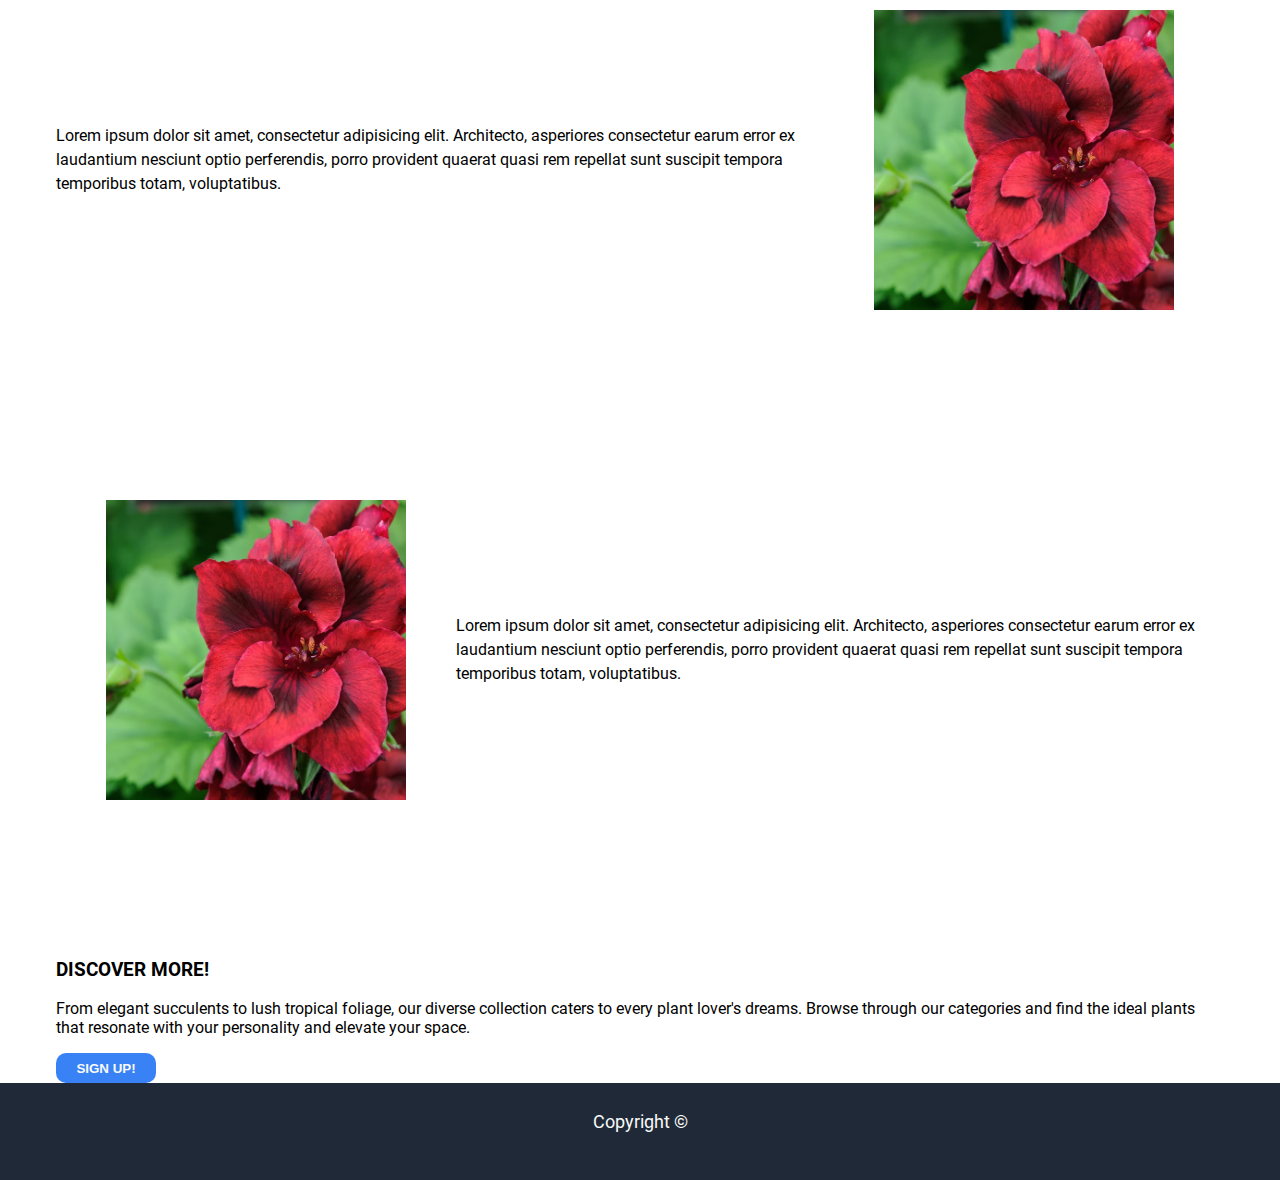
==== commit 7db77c09: "feat: wrap hero-text in container in exotic.html" ====
--- a/exotic.html
+++ b/exotic.html
@@ -32,12 +32,14 @@
     <main>
         <section class="hero exotic">
             <div class="hero-overlay">
-                <h2>Lorem Ipsum dolor sit amet</h2>
-                <p class="m-0">
-                    Lorem ipsum dolor sit amet, consectetur adipisicing elit. Accusantium at aut delectus eligendi,
-                    exercitationem harum id incidunt libero minima molestias nobis non provident quibusdam quos rerum
-                    tenetur veritatis, vero vitae!
-                </p>
+                <div class="container">
+                    <h2>Lorem Ipsum dolor sit amet</h2>
+                    <p class="m-0">
+                        Lorem ipsum dolor sit amet, consectetur adipisicing elit. Accusantium at aut delectus eligendi,
+                        exercitationem harum id incidunt libero minima molestias nobis non provident quibusdam quos rerum
+                        tenetur veritatis, vero vitae!
+                    </p>
+                </div>
             </div>
         </section>
         <section class="container">
